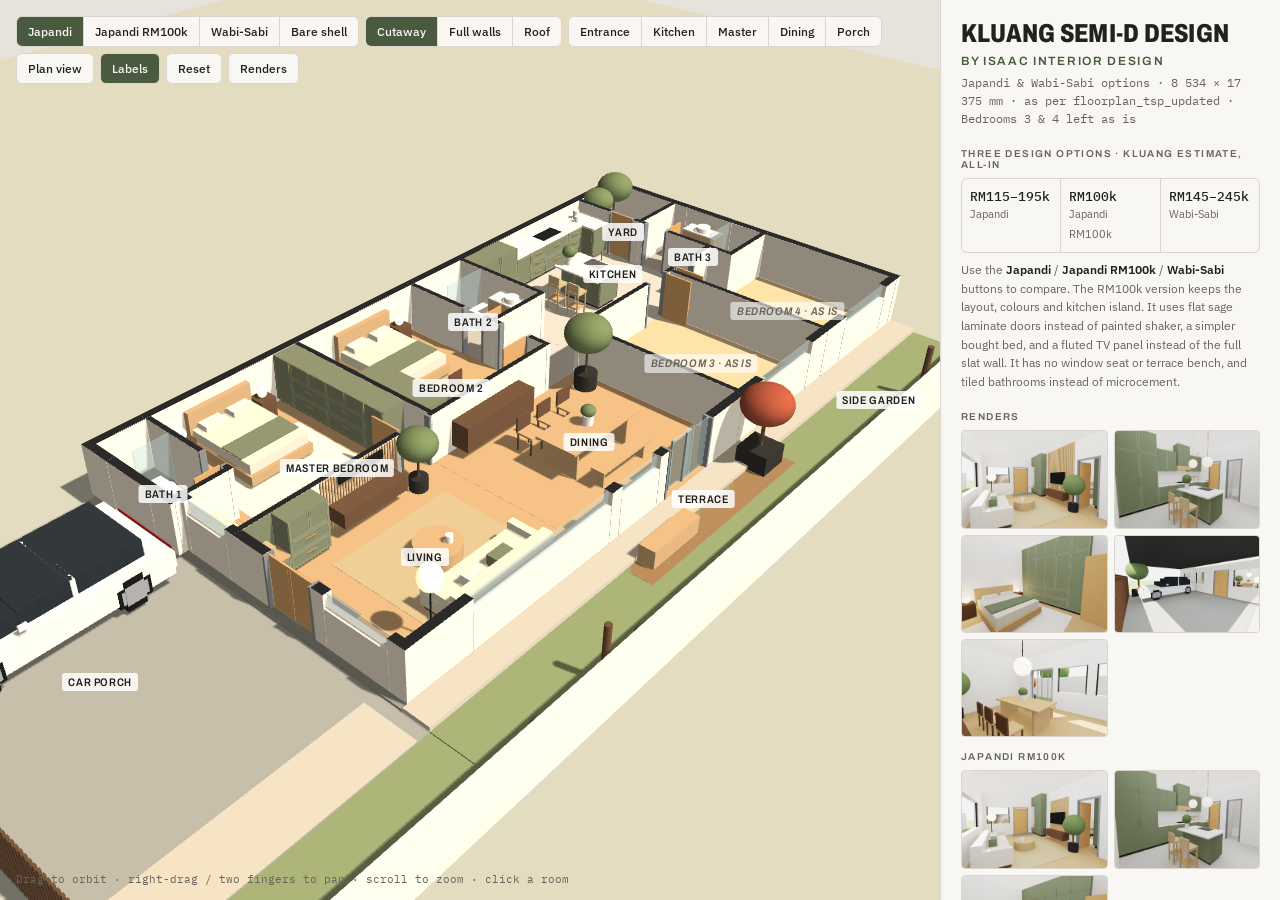
==== kluang/index.html @ 38cafb80 "Kluang: fir doors with grey frames, terrace glass slider Co-Authored-By: Claude Opus 5.5 <noreply@an" ====
<!doctype html>
<html lang="en">
<head>
<meta charset="utf-8">
<meta name="robots" content="noindex, nofollow">
<meta name="viewport" content="width=device-width, initial-scale=1, viewport-fit=cover">
<style>:root{color-scheme:light}body{margin:0;font:14px/1.4 system-ui,-apple-system,sans-serif}img{max-width:100%}[hidden]{display:none!important}*,*::before,*::after{box-sizing:border-box}</style>
<title>Kluang Semi-D Design</title>
<link rel="preconnect" href="https://fonts.googleapis.com">
<link rel="stylesheet" href="https://fonts.googleapis.com/css2?family=Archivo:wdth,wght@75..100,500..800&family=IBM+Plex+Mono:wght@400;500&family=IBM+Plex+Sans:wght@400;500;600&display=swap">
<style>
/* Layout: full-bleed 3D viewport with a design sheet docked right (bottom sheet on phones) */
:root{
  --bg:#ECEAE5; --panel:#F8F7F4; --ink:#22211E; --muted:#68645C; --line:#DAD6CE;
  --accent:#4A5A3F; --accent-soft:#E3E5DA; --scene:#E6E3DD;
  --f-display:"Archivo","Helvetica Neue",Arial,sans-serif;
  --f-body:"IBM Plex Sans",system-ui,-apple-system,sans-serif;
  --f-mono:"IBM Plex Mono",ui-monospace,Menlo,monospace;
}
@media (prefers-color-scheme: dark){:root:not([data-theme="light"]){
  --bg:#141412; --panel:#1C1B19; --ink:#E9E6E0; --muted:#A39E94; --line:#2E2C28;
  --accent:#A9BB96; --accent-soft:#2A2F25; --scene:#191816; color-scheme:dark}}
:root[data-theme="dark"]{
  --bg:#141412; --panel:#1C1B19; --ink:#E9E6E0; --muted:#A39E94; --line:#2E2C28;
  --accent:#A9BB96; --accent-soft:#2A2F25; --scene:#191816; color-scheme:dark}
html,body{height:100%}
body{background:var(--bg);color:var(--ink);font-family:var(--f-body);overflow:hidden}
.app{display:grid;grid-template-columns:minmax(0,1fr) 340px;height:100%}
.view{position:relative;min-width:0;background:var(--scene)}
#c{display:block;width:100%;height:100%;touch-action:none;cursor:grab}
#c:active{cursor:grabbing}
.labels{position:absolute;inset:0;pointer-events:none;overflow:hidden}
.lbl{position:absolute;transform:translate(-50%,-50%);font:600 11px/1.1 var(--f-display);font-stretch:85%;
  letter-spacing:.06em;text-transform:uppercase;color:#22211E;background:rgba(255,255,255,.84);
  padding:3px 6px;border-radius:3px;white-space:nowrap;transition:opacity .15s}
.lbl.keep{background:rgba(255,255,255,.6);color:#68645C;font-style:italic}
.lbl.on{background:#4A5A3F;color:#fff}
.toolbar{z-index:3;position:absolute;left:16px;top:16px;display:flex;flex-wrap:wrap;gap:6px;max-width:calc(100% - 32px)}
.seg{display:flex;background:var(--panel);border:1px solid var(--line);border-radius:6px;overflow:hidden}
.seg button,.tbtn{font:500 12px var(--f-body);color:var(--ink);background:transparent;border:0;padding:7px 11px;cursor:pointer}
.tbtn{background:var(--panel);border:1px solid var(--line);border-radius:6px}
.seg button+button{border-left:1px solid var(--line)}
.seg button[aria-pressed="true"],.tbtn[aria-pressed="true"]{background:var(--accent);color:var(--panel)}
button:focus-visible{outline:2px solid var(--accent);outline-offset:2px}
.hint{position:absolute;left:16px;bottom:14px;font:400 11px var(--f-mono);color:var(--muted)}
aside{background:var(--panel);border-left:1px solid var(--line);overflow-y:auto;padding-block:20px;padding-inline:20px;display:flex;flex-direction:column;gap:20px}
h1{font:800 26px/1 var(--f-display);font-stretch:78%;letter-spacing:.01em;text-transform:uppercase;margin:0;text-wrap:balance}
.sub{font:400 12px/1.5 var(--f-mono);color:var(--muted);margin:6px 0 0}
.views{font:500 11px var(--f-mono);color:var(--muted);margin:6px 0 0;display:inline-block;border:1px solid var(--line);border-radius:999px;padding:2px 8px}
.by{font:600 12px var(--f-display);letter-spacing:.14em;text-transform:uppercase;color:var(--accent);margin:8px 0 0}
.eyebrow{font:600 10px var(--f-display);letter-spacing:.14em;text-transform:uppercase;color:var(--muted);margin:0 0 8px}
.palette{display:grid;grid-template-columns:repeat(3,1fr);gap:8px}
.chip{display:flex;flex-direction:column;gap:4px;font-size:11px;color:var(--muted);min-width:0}
.chip i{display:block;height:34px;border-radius:4px;border:1px solid rgba(0,0,0,.12)}
.chip b{font-weight:500;color:var(--ink);font-size:12px}
ul.rooms{list-style:none;margin:0;padding:0;display:flex;flex-direction:column}
.rooms button{all:unset;box-sizing:border-box;width:100%;display:grid;grid-template-columns:12px minmax(0,1fr);gap:4px 10px;padding:9px 6px;border-bottom:1px solid var(--line);cursor:pointer}
.rooms button:hover,.rooms button[aria-pressed="true"]{background:var(--accent-soft)}
.rooms button:focus-visible{outline:2px solid var(--accent)}
.sw{width:12px;height:12px;border-radius:2px;border:1px solid rgba(0,0,0,.15);margin-top:3px}
.rn{display:flex;justify-content:space-between;gap:8px;font-size:13px;font-weight:600}
.dim{font:400 11px var(--f-mono);color:var(--muted);font-variant-numeric:tabular-nums;white-space:nowrap}
.rd{grid-column:2;font-size:12px;line-height:1.5;color:var(--muted)}
.tag{font:500 10px var(--f-mono);text-transform:uppercase;letter-spacing:.08em;color:var(--muted);border:1px dashed var(--line);padding:1px 5px;border-radius:3px}
.note{font-size:12px;line-height:1.55;color:var(--muted);margin:0}
.note b{color:var(--ink);font-weight:600}
.gallery{position:absolute;inset:0;background:var(--scene);display:flex;flex-direction:column;gap:10px;padding-block:100px 16px;padding-inline:16px;z-index:2}
.gallery .tabs{display:flex;flex-wrap:wrap;gap:6px}
.gallery figure{margin:0;flex:1;min-height:0;display:flex;flex-direction:column;gap:8px}
.gallery img{flex:1;min-height:0;width:100%;object-fit:contain;border-radius:4px}
.gallery figcaption{font-size:12.5px;line-height:1.5;color:var(--muted);max-width:75ch}
.gallery figcaption b{color:var(--ink)}
.envelope{display:grid;grid-template-columns:1fr 1fr;gap:1px;background:var(--line);border:1px solid var(--line);border-radius:6px;overflow:hidden}
.envelope div{background:var(--panel);padding:10px 12px}
.envelope b{display:block;font:500 16px var(--f-mono);font-variant-numeric:tabular-nums}
.envelope span{font-size:11px;color:var(--muted)}
.envelope.budget{grid-template-columns:repeat(3,1fr)}
.envelope.budget b{font-size:12.5px;white-space:nowrap}
.envelope.budget div{padding:9px 8px}
.thumbs{display:grid;grid-template-columns:1fr 1fr;gap:6px}
.thumbs button{all:unset;cursor:pointer;border-radius:4px;overflow:hidden;border:1px solid var(--line);aspect-ratio:3/2;max-width:100%}
.thumbs button:focus-visible{outline:2px solid var(--accent)}
.thumbs img{width:100%;height:100%;object-fit:cover;display:block}
@media (max-width:760px){
  .app{grid-template-columns:1fr;grid-template-rows:56% 44%}
  aside{border-left:0;border-top:1px solid var(--line);padding-inline:16px}
  .hint{display:none}
  .toolbar{left:8px;top:8px;gap:4px;max-width:calc(100% - 16px)}
  .seg button,.tbtn{padding:5px 8px;font-size:11px}
  .lbl{font-size:9px;padding:2px 4px}
  .gallery{padding-block:150px 12px}
}
@media (prefers-reduced-motion:reduce){.lbl{transition:none}}
</style>

</head>
<body>
<div class="app">
  <div class="view" id="view">
    <canvas id="c" aria-label="3D model of the house, drag to orbit"></canvas>
    <div class="labels" id="labels"></div>
    <div class="toolbar">
      <div class="seg" role="group" aria-label="Scheme">
        <button id="s-jap" aria-pressed="true">Japandi</button>
        <button id="s-bud" aria-pressed="false">Japandi RM100k</button>
        <button id="s-wabi" aria-pressed="false">Wabi-Sabi</button>
        <button id="s-orig" aria-pressed="false">Bare shell</button>
      </div>
      <div class="seg" role="group" aria-label="Wall height">
        <button id="m-cut" aria-pressed="true">Cutaway</button>
        <button id="m-full" aria-pressed="false">Full walls</button>
        <button id="m-roof" aria-pressed="false">Roof</button>
      </div>
      <div class="seg" role="group" aria-label="Eye-level views">
        <button data-eye="entrance" aria-pressed="false">Entrance</button>
        <button data-eye="kitchen" aria-pressed="false">Kitchen</button>
        <button data-eye="master" aria-pressed="false">Master</button>
        <button data-eye="dining" aria-pressed="false">Dining</button>
        <button data-eye="porch" aria-pressed="false">Porch</button>
      </div>
      <button class="tbtn" id="v-top" aria-pressed="false">Plan view</button>
      <button class="tbtn" id="v-lbl" aria-pressed="true">Labels</button>
      <button class="tbtn" id="v-reset">Reset</button>
      <button class="tbtn" id="v-ren" aria-pressed="false">Renders</button>
    </div>
    <div class="gallery" id="gallery" hidden>
      <div style="display:flex;flex-wrap:wrap;gap:6px"><div class="seg" role="group" aria-label="Version" id="gver"></div><div class="tabs seg" role="group" aria-label="Render views" id="gtabs"></div></div>
      <figure><img id="gimg" alt=""><figcaption id="gcap"></figcaption></figure>
    </div>
    <div class="hint">Drag to orbit · right-drag / two fingers to pan · scroll to zoom · click a room</div>
  </div>
  <aside>
    <div>
      <h1>Kluang <span style="white-space:nowrap">Semi-D</span> design</h1>
      <p class="by">by Isaac Interior Design</p>
      <p class="views" id="views" hidden></p>
      <p class="sub">Japandi &amp; Wabi-Sabi options · 8 534 × 17 375 mm · as per floorplan_tsp_updated · Bedrooms 3 &amp; 4 left as is</p>
    </div>
    <div>
      <p class="eyebrow">Three design options · Kluang estimate, all-in</p>
      <div class="envelope budget">
        <div><b>RM115–195k</b><span>Japandi</span></div>
        <div><b>RM100k</b><span>Japandi RM100k</span></div>
        <div><b>RM145–245k</b><span>Wabi-Sabi</span></div>
      </div>
      <p class="note" style="margin-top:8px">Use the <b>Japandi</b> / <b>Japandi RM100k</b> / <b>Wabi-Sabi</b> buttons to compare. The RM100k version keeps the layout, colours and kitchen island. It uses flat sage laminate doors instead of painted shaker, a simpler bought bed, and a fluted TV panel instead of the full slat wall. It has no window seat or terrace bench, and tiled bathrooms instead of microcement.</p>
    </div>
    <div>
      <p class="eyebrow">Renders</p>
      <div class="thumbs" id="thumbs">
        <button data-i="0" data-v="full" aria-label="Open Entrance &amp; living render"><img data-k="entrance" src="[data-uri]" alt="Entrance &amp; living render"></button>
        <button data-i="1" data-v="full" aria-label="Open Kitchen render"><img data-k="kitchen" src="[data-uri]" alt="Kitchen render"></button>
        <button data-i="2" data-v="full" aria-label="Open Master bedroom render"><img data-k="master" src="[data-uri]" alt="Master bedroom render"></button>
        <button data-i="3" data-v="full" aria-label="Open Car porch render"><img data-k="porch" src="[data-uri]" alt="Car porch render"></button>
        <button data-i="4" data-v="full" aria-label="Open Dining render"><img data-k="dining" src="[data-uri]" alt="Dining render"></button>
      </div>
      <p class="eyebrow" style="margin:14px 0 8px">Japandi RM100k</p>
      <div class="thumbs" id="thumbsB">
        <button data-i="0" data-v="bud" aria-label="Open Entrance &amp; living render"><img data-k="entrance" src="[data-uri]" alt="Entrance &amp; living render"></button>
        <button data-i="1" data-v="bud" aria-label="Open Kitchen render"><img data-k="kitchen" src="[data-uri]" alt="Kitchen render"></button>
        <button data-i="2" data-v="bud" aria-label="Open Master bedroom render"><img data-k="master" src="[data-uri]" alt="Master bedroom render"></button>
      </div>
      <p class="eyebrow" style="margin:14px 0 8px">Wabi-Sabi</p>
      <div class="thumbs" id="thumbsW">
        <button data-i="0" data-v="wabi" aria-label="Open Entrance &amp; living Wabi-Sabi render"><img data-k="entrance" src="[data-uri]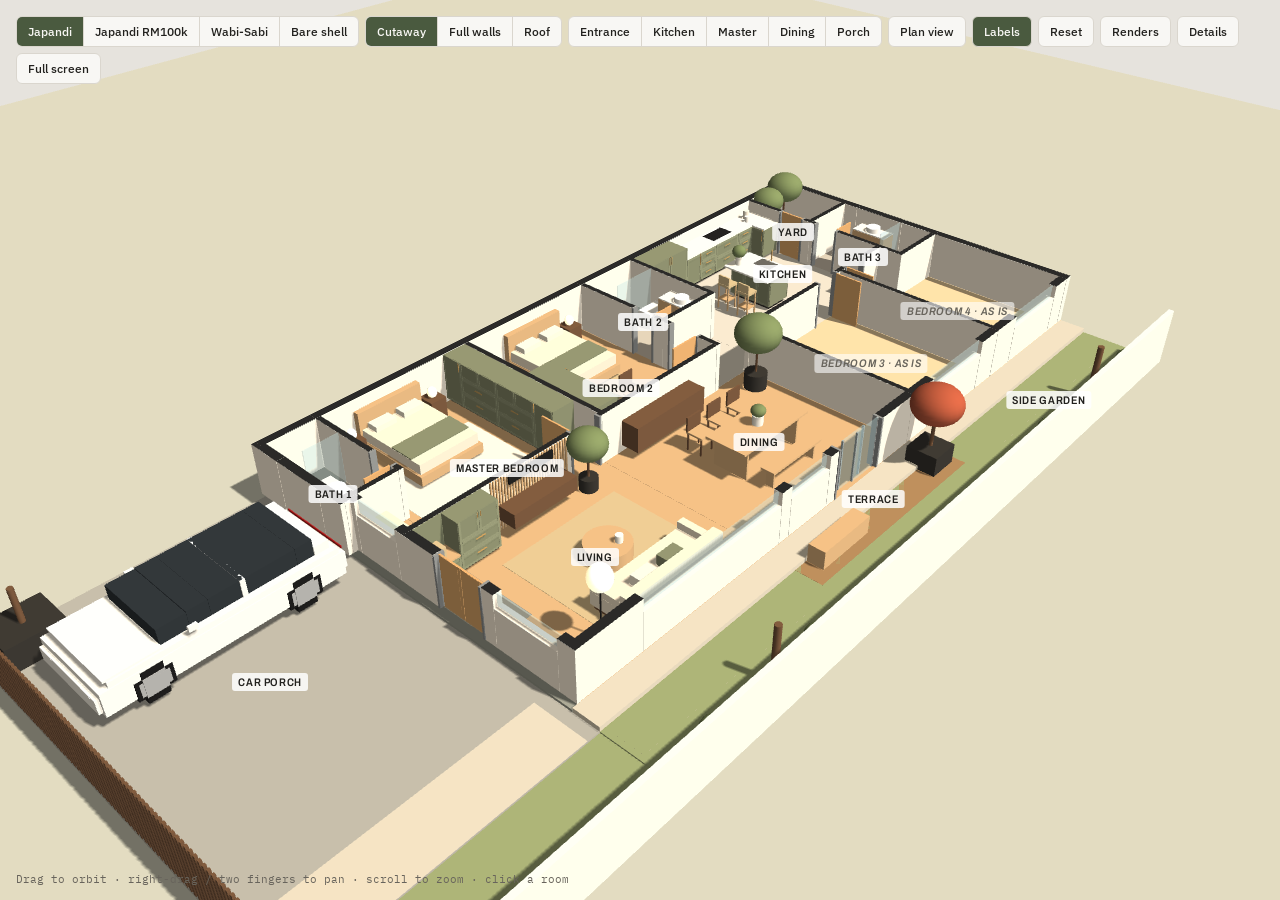
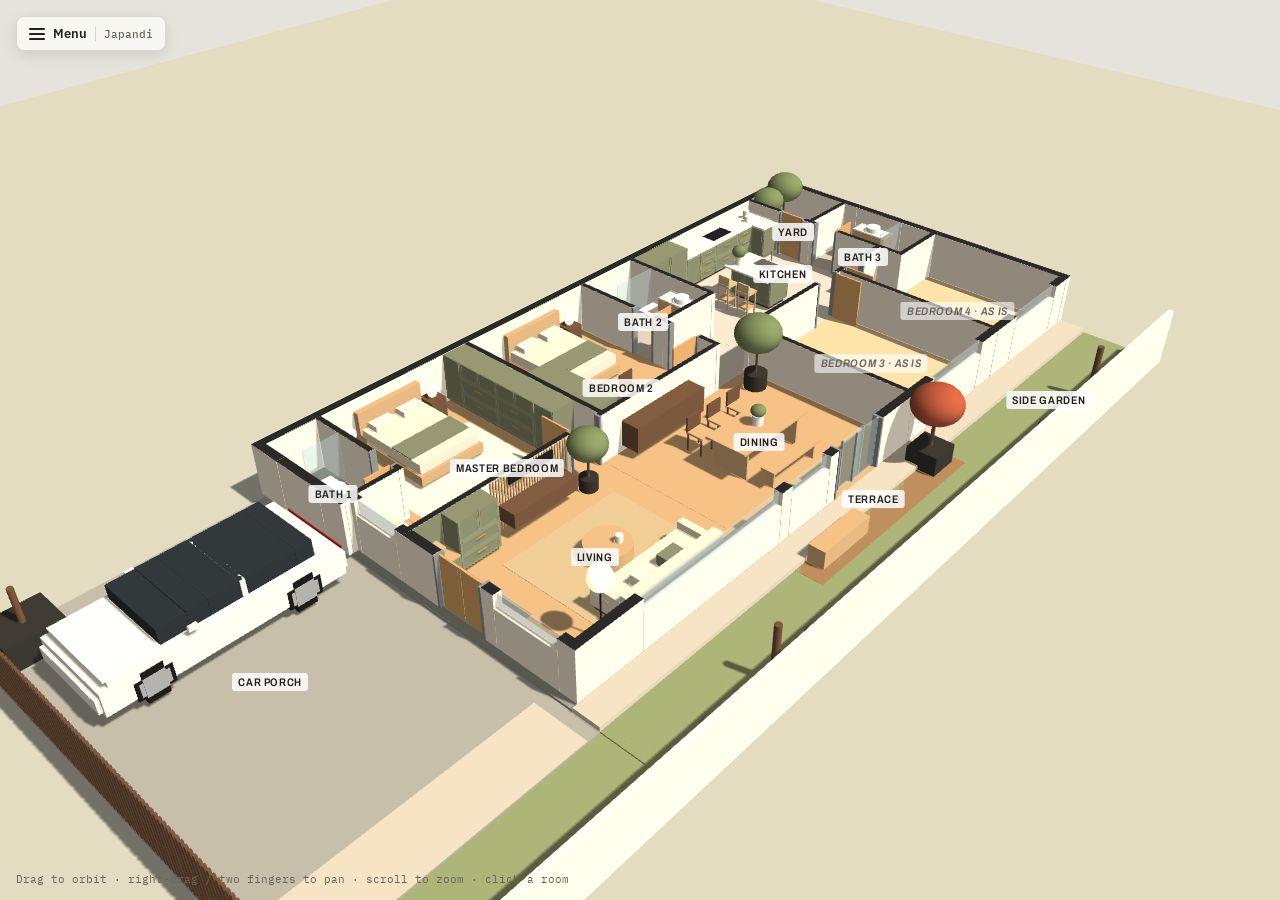
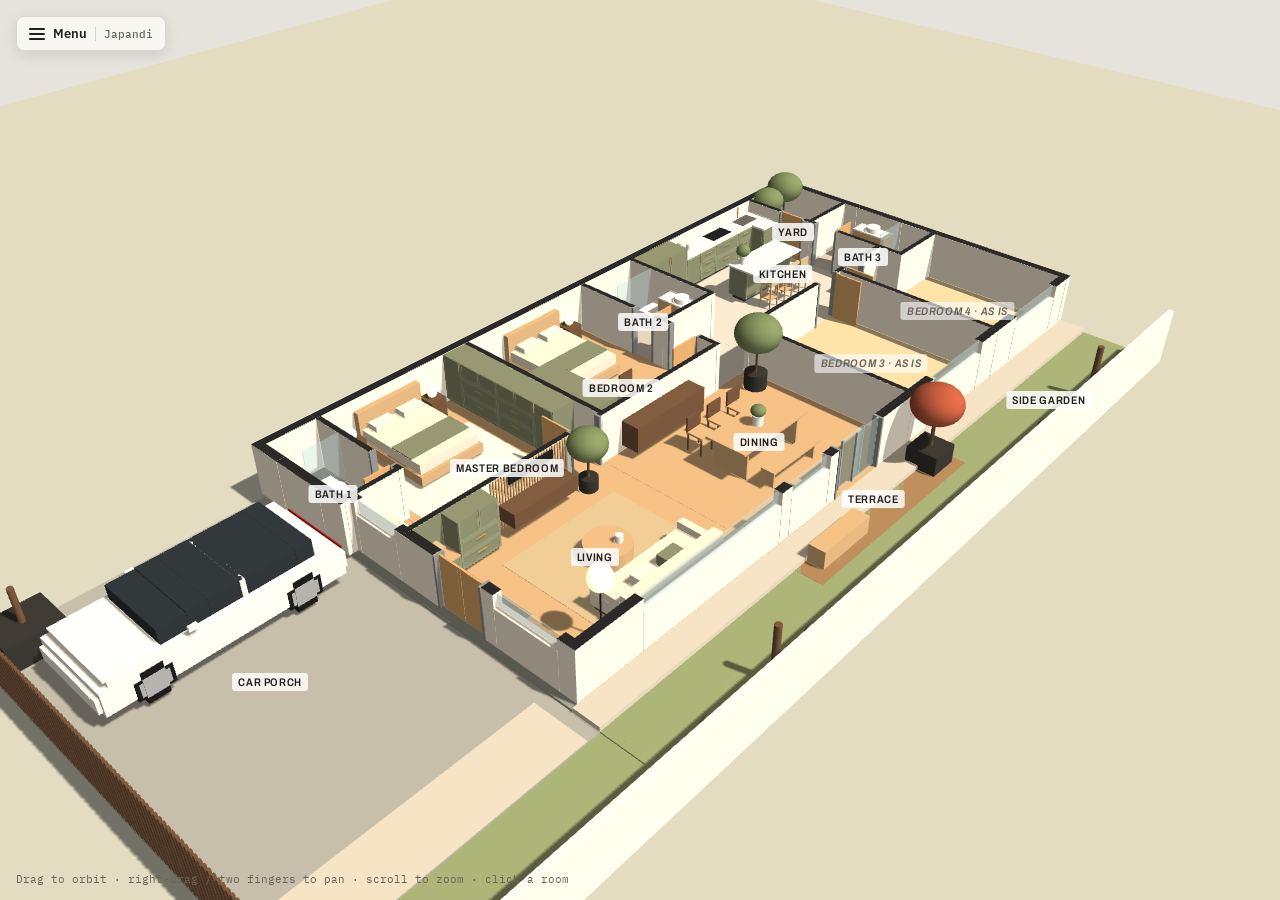
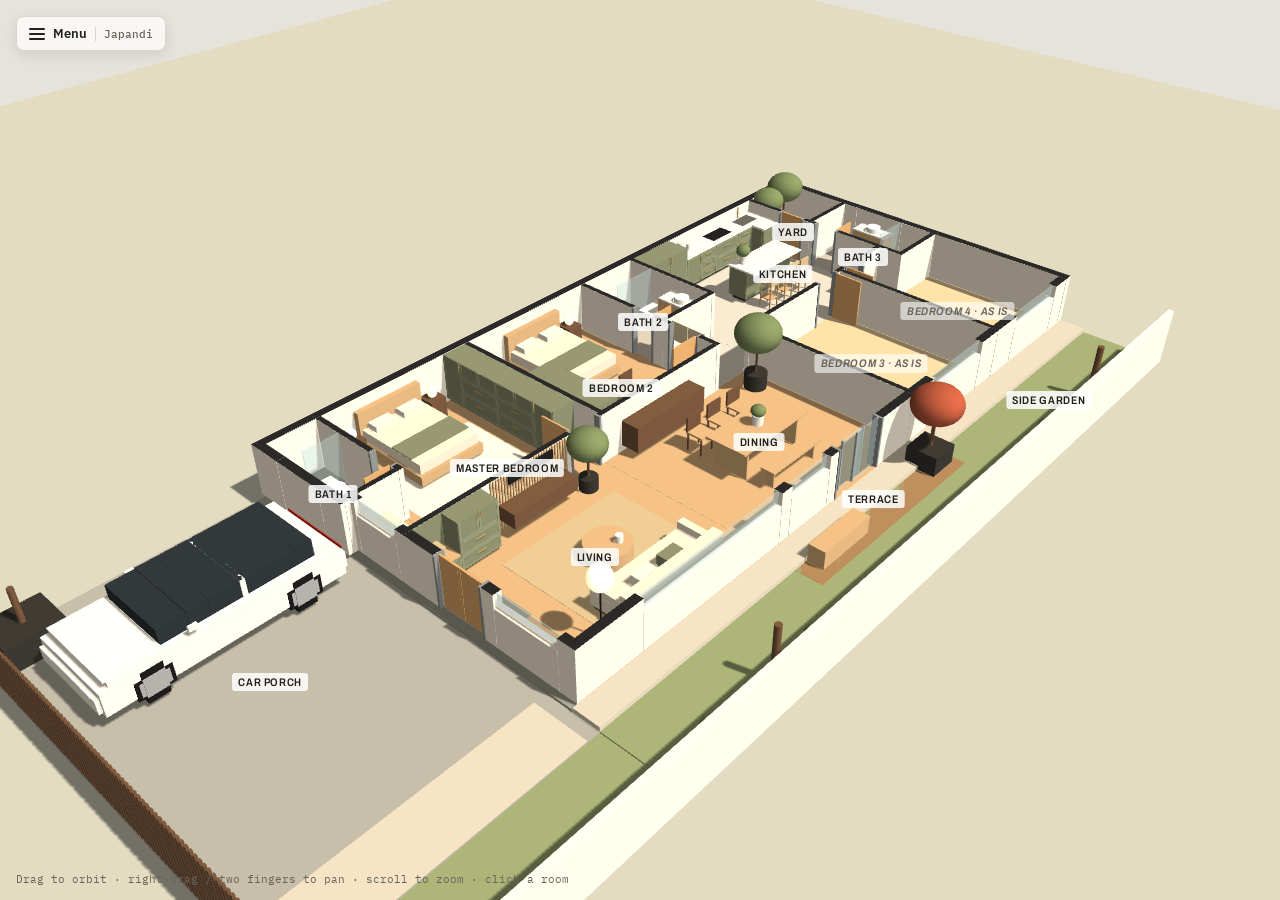
